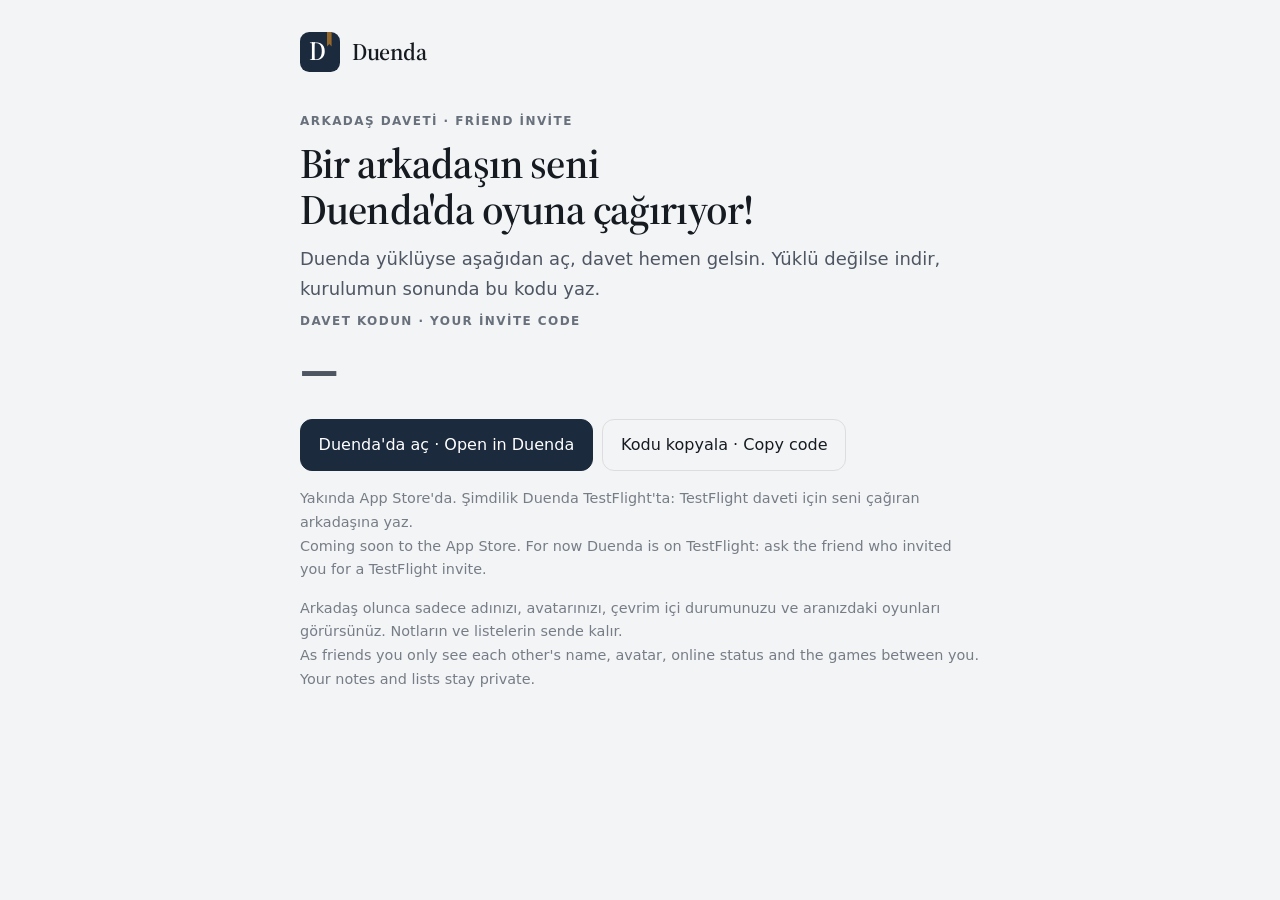
==== f/index.html @ 0c0ae2e2 "Arkadaş davet sayfası (/f), gizlilik: arkadaşlarla oyun Co-Authored-By: Claude Opus 5.5 <noreply@ant" ====
<!doctype html>
<html lang="tr">
<head>
<meta charset="utf-8">
<meta name="viewport" content="width=device-width, initial-scale=1, viewport-fit=cover">
<title>Arkadaş daveti · Duenda</title>
<meta name="description" content="Bir arkadaşın seni Duenda'da oyuna çağırıyor.">
<meta name="robots" content="noindex">
<link rel="stylesheet" href="../style.css">
<style>
  .code { font-size: 2.4rem; font-weight: 800; letter-spacing: .18em; margin: .4rem 0 .2rem; font-variant-numeric: tabular-nums; }
  .row { display: flex; flex-wrap: wrap; gap: .6rem; margin: 1rem 0; }
  .btn { display: inline-block; padding: .75rem 1.1rem; border-radius: 12px; border: 1px solid var(--line, #ddd); text-decoration: none; cursor: pointer; font: inherit; background: transparent; color: inherit; }
  .btn.primary { background: var(--primary); color: var(--on-primary); border-color: var(--primary); }
  .note { font-size: .9rem; opacity: .75; }
</style>
</head>
<body>
<div class="wrap">
<header class="top">
  <a class="brand" href="../tr/"><svg class="logo" viewBox="0 0 100 100" role="img" aria-label="Duenda">
  <defs><clipPath id="t"><rect width="100" height="100" rx="23"/></clipPath></defs>
  <rect width="100" height="100" rx="23" style="fill:var(--primary)"/>
  <polygon clip-path="url(#t)" points="67.5,0 79,0 79,36 73.25,30 67.5,36" style="fill:var(--accent)"/>
  <text x="42.5" y="55" text-anchor="middle" dominant-baseline="middle" font-family="Source Serif, Georgia, serif" font-weight="600" font-size="66" style="fill:var(--on-primary)">D</text>
</svg><span class="name">Duenda</span></a>
</header>
<main>
<p class="eyebrow">Arkadaş daveti · Friend invite</p>
<h1 id="title">Bir arkadaşın seni Duenda'da oyuna çağırıyor!</h1>
<p class="lede" id="lede">Duenda yüklüyse aşağıdan aç, davet hemen gelsin. Yüklü değilse indir, kurulumun sonunda bu kodu yaz.</p>
<p class="eyebrow">Davet kodun · Your invite code</p>
<p class="code" id="code">———</p>
<div class="row">
  <a id="open" class="btn primary" href="#">Duenda'da aç · Open in Duenda</a>
  <button id="copy" class="btn" type="button">Kodu kopyala · Copy code</button>
</div>
<p class="note" id="copied" hidden>Kopyalandı! Duenda kurulumda kodu kendisi bulur. · Copied! Duenda will find it during setup.</p>
<p class="note">Yakında App Store'da. Şimdilik Duenda TestFlight'ta: TestFlight daveti için seni çağıran arkadaşına yaz.<br>
Coming soon to the App Store. For now Duenda is on TestFlight: ask the friend who invited you for a TestFlight invite.</p>
<p class="note">Arkadaş olunca sadece adınızı, avatarınızı, çevrim içi durumunuzu ve aranızdaki oyunları görürsünüz. Notların ve listelerin sende kalır.<br>
As friends you only see each other's name, avatar, online status and the games between you. Your notes and lists stay private.</p>
</main>
</div>
<script>
  // Davet linki: https://duenda.app/f/<KOD> (404.html buraya yönlendirir) ya da /f/?code=<KOD>.
  // Uygulama "duenda://open/f?code=<KOD>" ile açılır; yüklü değilse kod kurulumda yazılır ya da panodan bulunur.
  (function () {
    var params = new URLSearchParams(location.search);
    var raw = (params.get('code') || '').toUpperCase().replace(/[^A-Z0-9]/g, '');
    var codeEl = document.getElementById('code');
    var open = document.getElementById('open');
    if (!/^[A-Z0-9]{6}$/.test(raw)) {
      codeEl.textContent = '—';
      open.removeAttribute('href');
      document.getElementById('copy').disabled = true;
      return;
    }
    var pretty = raw.slice(0, 3) + '-' + raw.slice(3);
    var shareText = 'Duenda davet kodu: ' + pretty + ' https://duenda.app/f/' + raw;
    codeEl.textContent = pretty;
    var url = 'duenda://open/f?code=' + raw;
    open.href = url;

    function copy() {
      var done = function () { document.getElementById('copied').hidden = false; };
      if (navigator.clipboard && navigator.clipboard.writeText) {
        navigator.clipboard.writeText(shareText).then(done, function () {});
      }
    }
    document.getElementById('copy').addEventListener('click', copy);
    open.addEventListener('click', copy);
    // Sayfa açılınca kodu panoya kopyalamayı dene (tarayıcı izin verirse), sonra uygulamayı aç.
    try { copy(); } catch (e) {}
    setTimeout(function () { location.href = url; }, 400);
  })();
</script>
</body>
</html>
---- style.css ----
/* Duenda — yasal ve destek sayfaları. Uygulamanın "Lacivert & Pirinç" kimliği.
   Yazı tipleri sitenin içinde (Google Fonts'a istek gitmez → ziyaretçi IP'si üçüncü tarafa gitmez). */
@font-face { font-family: "Source Serif"; src: url("fonts/SourceSerif4Display-SemiBold.ttf") format("truetype"); font-weight: 600; font-display: swap; }
@font-face { font-family: "Instrument Sans"; src: url("fonts/InstrumentSans-Regular.ttf") format("truetype"); font-weight: 400; font-display: swap; }
@font-face { font-family: "Instrument Sans"; src: url("fonts/InstrumentSans-SemiBold.ttf") format("truetype"); font-weight: 600; font-display: swap; }

:root {
  --bg: #F3F4F5; --surface: #FFFFFF; --border: #DCDFE3;
  --text: #161B22; --text2: #4E5663; --text3: #68707C;
  --primary: #1C2A3D; --on-primary: #FFFFFF; --accent: #94672A;
  --serif: "Source Serif", Georgia, "Times New Roman", serif;
  --sans: "Instrument Sans", -apple-system, "Segoe UI", system-ui, sans-serif;
  color-scheme: light;
}
@media (prefers-color-scheme: dark) {
  :root {
    --bg: #0E1116; --surface: #161A21; --border: #2A303A;
    --text: #E9EBEE; --text2: #A9B0BA; --text3: #8A929E;
    --primary: #DCE3EC; --on-primary: #121820; --accent: #D4A866;
    color-scheme: dark;
  }
}

* { box-sizing: border-box; }
html { -webkit-text-size-adjust: 100%; }
body { margin: 0; background: var(--bg); color: var(--text); font: 16px/1.65 var(--sans); }
a { color: var(--primary); text-underline-offset: 3px; }
a:focus-visible { outline: 2px solid var(--accent); outline-offset: 2px; border-radius: 4px; }

.wrap { max-width: 720px; margin: 0 auto; padding: 32px max(20px, env(safe-area-inset-left)) 64px max(20px, env(safe-area-inset-right)); }

header.top { display: flex; align-items: center; justify-content: space-between; gap: 12px; margin-bottom: 40px; }
.brand { display: flex; align-items: center; gap: 12px; text-decoration: none; color: var(--text); }
.brand .name { font-family: var(--serif); font-weight: 600; font-size: 24px; letter-spacing: -0.02em; }
.lang { font-size: 14px; font-weight: 600; color: var(--text2); text-decoration: none; border: 1px solid var(--border); background: var(--surface); padding: 6px 12px; border-radius: 8px; }

/* Logo: lacivert kare, serif D, pirinç ajanda ayracı (uygulamadaki çizimin aynısı) */
.logo { width: 40px; height: 40px; flex: none; }

.eyebrow { font-size: 12px; font-weight: 600; letter-spacing: .12em; text-transform: uppercase; color: var(--text3); margin: 0 0 8px; }
h1 { font-family: var(--serif); font-weight: 600; font-size: clamp(32px, 6vw, 42px); line-height: 1.1; letter-spacing: -0.02em; margin: 0 0 12px; text-wrap: balance; }
h2 { font-family: var(--serif); font-weight: 600; font-size: 22px; line-height: 1.25; letter-spacing: -0.01em; margin: 40px 0 10px; }
h3 { font-size: 16px; font-weight: 600; margin: 24px 0 6px; }
p, li { color: var(--text2); }
strong { color: var(--text); font-weight: 600; }
ul { padding-left: 20px; }
li { margin: 4px 0; }
.lede { font-size: 18px; color: var(--text2); margin: 0 0 8px; }
.meta { font-size: 14px; color: var(--text3); }

.card { background: var(--surface); border: 1px solid var(--border); border-radius: 12px; padding: 18px 20px; margin: 20px 0; }
.card p:first-child { margin-top: 0; } .card p:last-child { margin-bottom: 0; }
.summary li { margin: 6px 0; }

.table-wrap { overflow-x: auto; border: 1px solid var(--border); border-radius: 12px; background: var(--surface); margin: 16px 0; }
table { width: 100%; border-collapse: collapse; font-size: 14.5px; }
th, td { text-align: left; vertical-align: top; padding: 10px 14px; border-bottom: 1px solid var(--border); color: var(--text2); }
th { color: var(--text); font-weight: 600; font-size: 13px; }
tr:last-child td { border-bottom: 0; }

.links { display: grid; gap: 10px; margin: 28px 0; }
.links a { display: flex; justify-content: space-between; align-items: center; background: var(--surface); border: 1px solid var(--border); border-radius: 12px; padding: 16px 18px; text-decoration: none; color: var(--text); font-weight: 600; }
.links a span { color: var(--text3); font-weight: 400; font-size: 14px; }
.mail { font-weight: 600; user-select: all; }

footer { margin-top: 56px; padding-top: 20px; border-top: 1px solid var(--border); font-size: 13.5px; color: var(--text3); display: flex; flex-wrap: wrap; gap: 8px 18px; }
footer a { color: var(--text3); }
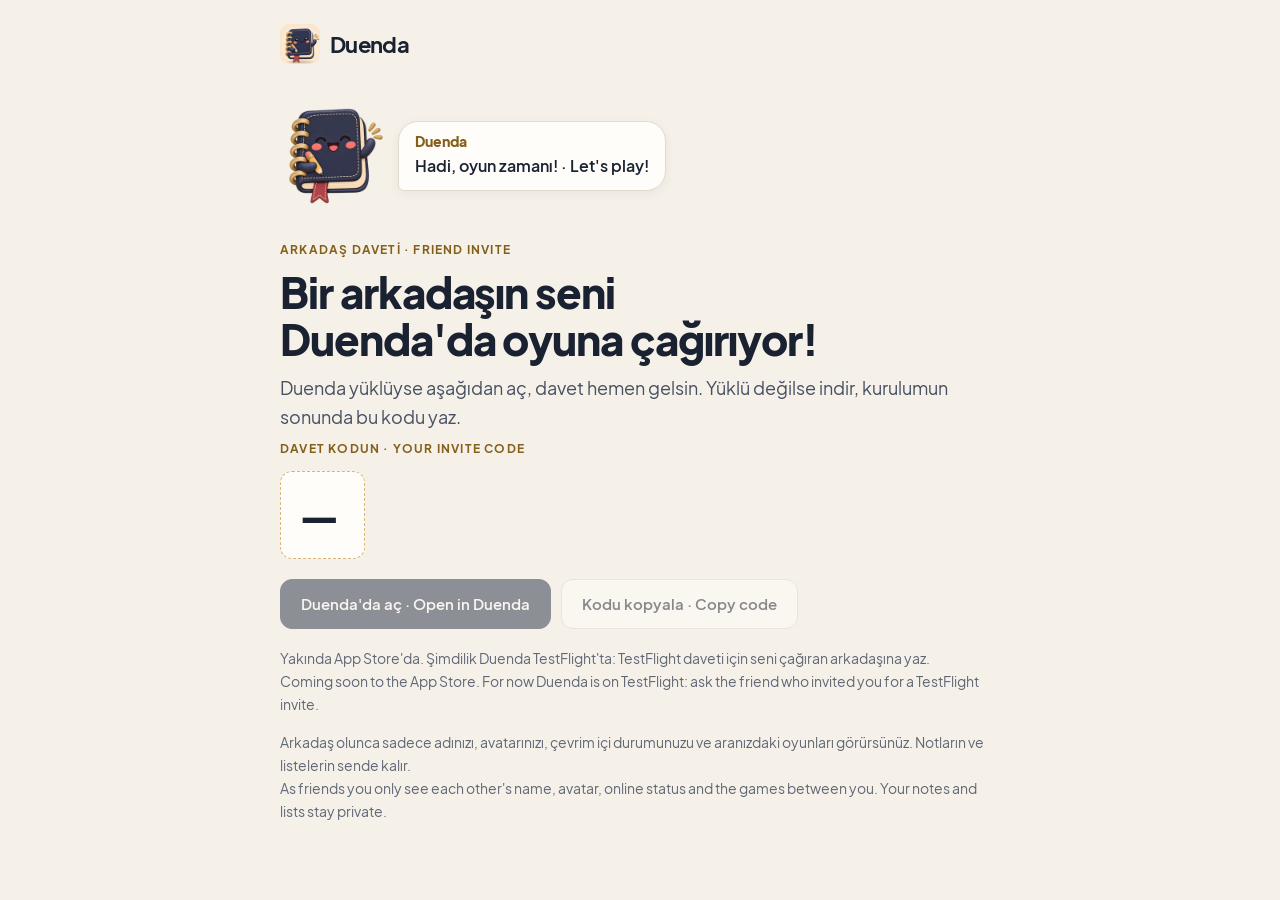
==== commit 3eb29138: "Site uygulamanın bugünkü görünümüne uyduruldu; gizlilik ve koşullar güncel - Tema: Gece Masalı (açık" ====
--- a/f/index.html
+++ b/f/index.html
@@ -6,30 +6,31 @@
 <title>Arkadaş daveti · Duenda</title>
 <meta name="description" content="Bir arkadaşın seni Duenda'da oyuna çağırıyor.">
 <meta name="robots" content="noindex">
+<meta name="theme-color" content="#F5F0E8" media="(prefers-color-scheme: light)">
+<meta name="theme-color" content="#0E131D" media="(prefers-color-scheme: dark)">
+<link rel="icon" href="../favicon.ico" sizes="any">
+<link rel="icon" type="image/png" href="../favicon-32.png">
+<link rel="apple-touch-icon" href="../apple-touch-icon.png">
 <link rel="stylesheet" href="../style.css">
 <style>
-  .code { font-size: 2.4rem; font-weight: 800; letter-spacing: .18em; margin: .4rem 0 .2rem; font-variant-numeric: tabular-nums; }
-  .row { display: flex; flex-wrap: wrap; gap: .6rem; margin: 1rem 0; }
-  .btn { display: inline-block; padding: .75rem 1.1rem; border-radius: 12px; border: 1px solid var(--line, #ddd); text-decoration: none; cursor: pointer; font: inherit; background: transparent; color: inherit; }
-  .btn.primary { background: var(--primary); color: var(--on-primary); border-color: var(--primary); }
-  .note { font-size: .9rem; opacity: .75; }
+  .code { display: inline-block; font-size: clamp(30px, 9vw, 40px); font-weight: 800; letter-spacing: .14em; margin: 4px 0 2px; padding: 10px 18px; background: var(--surface); border: 1px dashed var(--accent-soft); border-radius: 12px; color: var(--text); font-variant-numeric: tabular-nums; }
+  .note { font-size: 14px; color: var(--text3); }
 </style>
 </head>
 <body>
 <div class="wrap">
 <header class="top">
-  <a class="brand" href="../tr/"><svg class="logo" viewBox="0 0 100 100" role="img" aria-label="Duenda">
-  <defs><clipPath id="t"><rect width="100" height="100" rx="23"/></clipPath></defs>
-  <rect width="100" height="100" rx="23" style="fill:var(--primary)"/>
-  <polygon clip-path="url(#t)" points="67.5,0 79,0 79,36 73.25,30 67.5,36" style="fill:var(--accent)"/>
-  <text x="42.5" y="55" text-anchor="middle" dominant-baseline="middle" font-family="Source Serif, Georgia, serif" font-weight="600" font-size="66" style="fill:var(--on-primary)">D</text>
-</svg><span class="name">Duenda</span></a>
+  <a class="brand" href="../tr/"><img src="../img/icon-96.png" alt="" width="40" height="40"><span class="name">Duenda</span></a>
 </header>
 <main>
-<p class="eyebrow">Arkadaş daveti · Friend invite</p>
+<div class="hello">
+  <img src="../img/duenda-happy.webp" alt="" width="112" height="112">
+  <div class="bubble"><span class="who">Duenda</span><p>Hadi, oyun zamanı! · Let's play!</p></div>
+</div>
+<p class="eyebrow">Arkadaş daveti · <span lang="en">Friend invite</span></p>
 <h1 id="title">Bir arkadaşın seni Duenda'da oyuna çağırıyor!</h1>
 <p class="lede" id="lede">Duenda yüklüyse aşağıdan aç, davet hemen gelsin. Yüklü değilse indir, kurulumun sonunda bu kodu yaz.</p>
-<p class="eyebrow">Davet kodun · Your invite code</p>
+<p class="eyebrow">Davet kodun · <span lang="en">Your invite code</span></p>
 <p class="code" id="code">———</p>
 <div class="row">
   <a id="open" class="btn primary" href="#">Duenda'da aç · Open in Duenda</a>
--- a/style.css
+++ b/style.css
@@ -1,67 +1,124 @@
-/* Duenda — yasal ve destek sayfaları. Uygulamanın "Lacivert & Pirinç" kimliği.
-   Yazı tipleri sitenin içinde (Google Fonts'a istek gitmez → ziyaretçi IP'si üçüncü tarafa gitmez). */
-@font-face { font-family: "Source Serif"; src: url("fonts/SourceSerif4Display-SemiBold.ttf") format("truetype"); font-weight: 600; font-display: swap; }
-@font-face { font-family: "Instrument Sans"; src: url("fonts/InstrumentSans-Regular.ttf") format("truetype"); font-weight: 400; font-display: swap; }
-@font-face { font-family: "Instrument Sans"; src: url("fonts/InstrumentSans-SemiBold.ttf") format("truetype"); font-weight: 600; font-display: swap; }
+/* Duenda — tanıtım, yasal ve destek sayfaları.
+   Uygulamanın varsayılan teması "Gece Masalı": açıkta krem zemin + lacivert, koyuda lacivert gece + altın
+   (renkler app/lib/app/theme.dart → LmColors.midnightLight / midnightDark ile aynı).
+   Tek yazı tipi Plus Jakarta Sans (uygulamadaki gibi; OFL). Dosyalar sitenin içinde: Google Fonts'a istek gitmez,
+   ziyaretçinin IP adresi üçüncü tarafa gitmez. Latin + Türkçe karakterlerle alt kümelenmiş WOFF. */
+@font-face { font-family: "Plus Jakarta Sans"; src: url("fonts/PlusJakartaSans-Regular.woff") format("woff"); font-weight: 400; font-display: swap; }
+@font-face { font-family: "Plus Jakarta Sans"; src: url("fonts/PlusJakartaSans-SemiBold.woff") format("woff"); font-weight: 600; font-display: swap; }
+@font-face { font-family: "Plus Jakarta Sans"; src: url("fonts/PlusJakartaSans-Bold.woff") format("woff"); font-weight: 700; font-display: swap; }
+@font-face { font-family: "Plus Jakarta Sans"; src: url("fonts/PlusJakartaSans-ExtraBold.woff") format("woff"); font-weight: 800; font-display: swap; }
 
+/* Gece Masalı · açık */
 :root {
-  --bg: #F3F4F5; --surface: #FFFFFF; --border: #DCDFE3;
-  --text: #161B22; --text2: #4E5663; --text3: #68707C;
-  --primary: #1C2A3D; --on-primary: #FFFFFF; --accent: #94672A;
-  --serif: "Source Serif", Georgia, "Times New Roman", serif;
-  --sans: "Instrument Sans", -apple-system, "Segoe UI", system-ui, sans-serif;
+  --bg: #F5F0E8; --surface: #FFFDF9; --sunken: #ECE6DC; --border: #E2DACD;
+  --text: #1A2232; --text2: #465063; --text3: #5F6675;
+  --primary: #253247; --on-primary: #FFFDF9;
+  --accent: #85601D; --accent-soft: #D8B575; --plus: #B8892F;
+  --font: "Plus Jakarta Sans", -apple-system, "Segoe UI", system-ui, sans-serif;
   color-scheme: light;
 }
+/* Gece Masalı · koyu */
 @media (prefers-color-scheme: dark) {
   :root {
-    --bg: #0E1116; --surface: #161A21; --border: #2A303A;
-    --text: #E9EBEE; --text2: #A9B0BA; --text3: #8A929E;
-    --primary: #DCE3EC; --on-primary: #121820; --accent: #D4A866;
+    --bg: #0E131D; --surface: #161D2A; --sunken: #1E2737; --border: #2A3447;
+    --text: #F3ECE2; --text2: #BDB8B0; --text3: #9C9891;
+    --primary: #D8B575; --on-primary: #1A2232;
+    --accent: #E4C58C; --accent-soft: #D8B575; --plus: #E4C58C;
     color-scheme: dark;
   }
 }
 
 * { box-sizing: border-box; }
-html { -webkit-text-size-adjust: 100%; }
-body { margin: 0; background: var(--bg); color: var(--text); font: 16px/1.65 var(--sans); }
-a { color: var(--primary); text-underline-offset: 3px; }
-a:focus-visible { outline: 2px solid var(--accent); outline-offset: 2px; border-radius: 4px; }
+html { -webkit-text-size-adjust: 100%; text-size-adjust: 100%; }
+body { margin: 0; background: var(--bg); color: var(--text); font: 16px/1.65 var(--font); overflow-wrap: break-word; }
+img { max-width: 100%; }
+a { color: var(--primary); text-decoration-thickness: 1px; text-underline-offset: 3px; }
+a:hover { text-decoration-thickness: 2px; }
+a:focus-visible, button:focus-visible { outline: 2px solid var(--accent); outline-offset: 2px; border-radius: 6px; }
 
-.wrap { max-width: 720px; margin: 0 auto; padding: 32px max(20px, env(safe-area-inset-left)) 64px max(20px, env(safe-area-inset-right)); }
+/* ~70 karakter satır: 16 px metinde 720 px. Telefonda 16 px kenar boşluğu. */
+.wrap { max-width: 752px; margin: 0 auto; padding: 24px max(16px, env(safe-area-inset-right)) 56px max(16px, env(safe-area-inset-left)); }
 
-header.top { display: flex; align-items: center; justify-content: space-between; gap: 12px; margin-bottom: 40px; }
-.brand { display: flex; align-items: center; gap: 12px; text-decoration: none; color: var(--text); }
-.brand .name { font-family: var(--serif); font-weight: 600; font-size: 24px; letter-spacing: -0.02em; }
-.lang { font-size: 14px; font-weight: 600; color: var(--text2); text-decoration: none; border: 1px solid var(--border); background: var(--surface); padding: 6px 12px; border-radius: 8px; }
+header.top { display: flex; align-items: center; justify-content: space-between; gap: 12px; margin-bottom: 36px; }
+.brand { display: inline-flex; align-items: center; gap: 10px; text-decoration: none; color: var(--text); }
+.brand img { width: 40px; height: 40px; flex: none; display: block; }
+.brand .name { font-weight: 700; font-size: 22px; letter-spacing: -0.03em; line-height: 1; }
+.lang { font-size: 14px; font-weight: 600; color: var(--text2); text-decoration: none; border: 1px solid var(--border); background: var(--surface); padding: 7px 14px; border-radius: 999px; white-space: nowrap; }
+.lang:hover { color: var(--text); }
 
-/* Logo: lacivert kare, serif D, pirinç ajanda ayracı (uygulamadaki çizimin aynısı) */
-.logo { width: 40px; height: 40px; flex: none; }
+/* Duenda+: artı işareti hafif yukarıda (uygulamadaki gibi). */
+.plus-name { white-space: nowrap; }
+.plus-name sup { font-size: .72em; font-weight: 800; color: var(--plus); line-height: 0; vertical-align: .55em; margin-left: .04em; }
 
-.eyebrow { font-size: 12px; font-weight: 600; letter-spacing: .12em; text-transform: uppercase; color: var(--text3); margin: 0 0 8px; }
-h1 { font-family: var(--serif); font-weight: 600; font-size: clamp(32px, 6vw, 42px); line-height: 1.1; letter-spacing: -0.02em; margin: 0 0 12px; text-wrap: balance; }
-h2 { font-family: var(--serif); font-weight: 600; font-size: 22px; line-height: 1.25; letter-spacing: -0.01em; margin: 40px 0 10px; }
-h3 { font-size: 16px; font-weight: 600; margin: 24px 0 6px; }
+.eyebrow { font-size: 12px; font-weight: 700; letter-spacing: .1em; text-transform: uppercase; color: var(--accent); margin: 0 0 8px; }
+h1 { font-weight: 800; font-size: clamp(30px, 6.4vw, 42px); line-height: 1.12; letter-spacing: -0.025em; margin: 0 0 12px; text-wrap: balance; }
+h2 { font-weight: 700; font-size: 21px; line-height: 1.3; letter-spacing: -0.015em; margin: 44px 0 10px; text-wrap: balance; }
+h3 { font-size: 16px; font-weight: 700; margin: 24px 0 6px; letter-spacing: -0.005em; }
 p, li { color: var(--text2); }
 strong { color: var(--text); font-weight: 600; }
-ul { padding-left: 20px; }
-li { margin: 4px 0; }
-.lede { font-size: 18px; color: var(--text2); margin: 0 0 8px; }
+ul, ol { padding-left: 22px; }
+li { margin: 5px 0; }
+li::marker { color: var(--text3); }
+.lede { font-size: 18px; line-height: 1.6; color: var(--text2); margin: 0 0 8px; }
 .meta { font-size: 14px; color: var(--text3); }
+.updated { display: inline-block; font-size: 13px; font-weight: 600; color: var(--text2); background: var(--sunken); border-radius: 999px; padding: 4px 12px; margin: 6px 0 0; }
 
 .card { background: var(--surface); border: 1px solid var(--border); border-radius: 12px; padding: 18px 20px; margin: 20px 0; }
 .card p:first-child { margin-top: 0; } .card p:last-child { margin-bottom: 0; }
+.summary { border-left: 3px solid var(--accent-soft); }
+.summary ul { margin: 0; }
 .summary li { margin: 6px 0; }
 
-.table-wrap { overflow-x: auto; border: 1px solid var(--border); border-radius: 12px; background: var(--surface); margin: 16px 0; }
-table { width: 100%; border-collapse: collapse; font-size: 14.5px; }
-th, td { text-align: left; vertical-align: top; padding: 10px 14px; border-bottom: 1px solid var(--border); color: var(--text2); }
-th { color: var(--text); font-weight: 600; font-size: 13px; }
+/* Uzun tablolar: telefonda yatay kaymasın diye satırlar karta dönüşür. */
+.table-wrap { border: 1px solid var(--border); border-radius: 12px; background: var(--surface); margin: 16px 0; overflow: hidden; }
+table { width: 100%; border-collapse: collapse; font-size: 15px; line-height: 1.6; }
+th, td { text-align: left; vertical-align: top; padding: 12px 16px; border-bottom: 1px solid var(--border); color: var(--text2); }
+th { color: var(--text3); font-weight: 700; font-size: 12px; letter-spacing: .06em; text-transform: uppercase; background: var(--sunken); }
+td:first-child { width: 42%; }
 tr:last-child td { border-bottom: 0; }
+.providers td:first-child { width: 26%; color: var(--text); font-weight: 600; }
+.providers td:last-child { width: 22%; }
+@media (max-width: 600px) {
+  table, thead, tbody, tr, th, td { display: block; width: auto !important; }
+  thead { position: absolute; width: 1px; height: 1px; overflow: hidden; clip: rect(0 0 0 0); }
+  tr { padding: 14px 16px; border-bottom: 1px solid var(--border); }
+  tr:last-child { border-bottom: 0; }
+  td { padding: 0; border: 0; }
+  td + td { margin-top: 6px; }
+  td[data-label]::before { content: attr(data-label); display: block; font-size: 11.5px; font-weight: 700; letter-spacing: .06em; text-transform: uppercase; color: var(--text3); margin-bottom: 1px; }
+}
+
+/* Duenda konuşuyor: uygulamadaki giriş ekranı gibi solda karakter, sağda balon. */
+.hello { display: flex; align-items: center; gap: 6px; margin: 0 0 28px; }
+.hello img { width: 112px; height: 112px; flex: none; }
+.bubble { position: relative; background: var(--surface); border: 1px solid var(--border); border-radius: 20px 20px 20px 6px; padding: 12px 16px 13px; box-shadow: 0 3px 12px rgba(0, 0, 0, .05); }
+.bubble .who { display: block; font-size: 13.5px; font-weight: 800; color: var(--accent); line-height: 1.2; margin-bottom: 3px; }
+.bubble p { margin: 0; color: var(--text); font-weight: 600; font-size: 16px; line-height: 1.45; }
+@media (max-width: 420px) { .hello img { width: 92px; height: 92px; } .bubble p { font-size: 15px; } }
+
+/* Bölümler (Bugün / Ajanda / Listeler / Yaşam / Oyunlar): bölüm renkleri uygulamadaki LmHue. */
+.features { display: grid; grid-template-columns: repeat(auto-fit, minmax(220px, 1fr)); gap: 10px; margin: 28px 0 8px; padding: 0; list-style: none; }
+.features li { margin: 0; background: var(--surface); border: 1px solid var(--border); border-radius: 12px; padding: 14px 16px; }
+.features strong { display: flex; align-items: center; gap: 8px; font-size: 15.5px; font-weight: 700; }
+.features strong::before { content: ""; width: 10px; height: 10px; border-radius: 50%; background: var(--dot, var(--accent-soft)); flex: none; }
+.features span { display: block; font-size: 14.5px; line-height: 1.5; color: var(--text2); margin-top: 4px; }
+.h-agenda { --dot: #A04A22; } .h-lists { --dot: #A63A55; } .h-life { --dot: #2B7349; } .h-games { --dot: #5E52B0; } .h-today { --dot: #2A66A2; }
+@media (prefers-color-scheme: dark) {
+  .h-agenda { --dot: #EE9A70; } .h-lists { --dot: #EE92A7; } .h-life { --dot: #74C99A; } .h-games { --dot: #AEA3F2; } .h-today { --dot: #86B6E8; }
+}
 
 .links { display: grid; gap: 10px; margin: 28px 0; }
-.links a { display: flex; justify-content: space-between; align-items: center; background: var(--surface); border: 1px solid var(--border); border-radius: 12px; padding: 16px 18px; text-decoration: none; color: var(--text); font-weight: 600; }
-.links a span { color: var(--text3); font-weight: 400; font-size: 14px; }
-.mail { font-weight: 600; user-select: all; }
+.links a { display: flex; justify-content: space-between; align-items: center; gap: 12px; background: var(--surface); border: 1px solid var(--border); border-radius: 12px; padding: 16px 18px; text-decoration: none; color: var(--text); font-weight: 600; }
+.links a:hover { border-color: var(--accent-soft); }
+.links a span { color: var(--accent); font-weight: 700; }
+.mail { font-weight: 600; }
+
+/* Düğmeler: uygulamadaki gibi aynı yükseklik, ana renk dolu, ikincil çizgili. */
+.row { display: flex; flex-wrap: wrap; gap: 10px; margin: 18px 0; }
+.btn { display: inline-flex; align-items: center; justify-content: center; min-height: 50px; padding: 0 20px; border-radius: 12px; border: 1px solid var(--border); background: var(--surface); color: var(--text); font: 600 15px/1.2 var(--font); text-decoration: none; cursor: pointer; }
+.btn.primary { background: var(--primary); color: var(--on-primary); border-color: var(--primary); }
+.btn[disabled], .btn:not([href]):not(button) { opacity: .5; cursor: default; }
 
 footer { margin-top: 56px; padding-top: 20px; border-top: 1px solid var(--border); font-size: 13.5px; color: var(--text3); display: flex; flex-wrap: wrap; gap: 8px 18px; }
 footer a { color: var(--text3); }
+footer a:hover { color: var(--text); }
